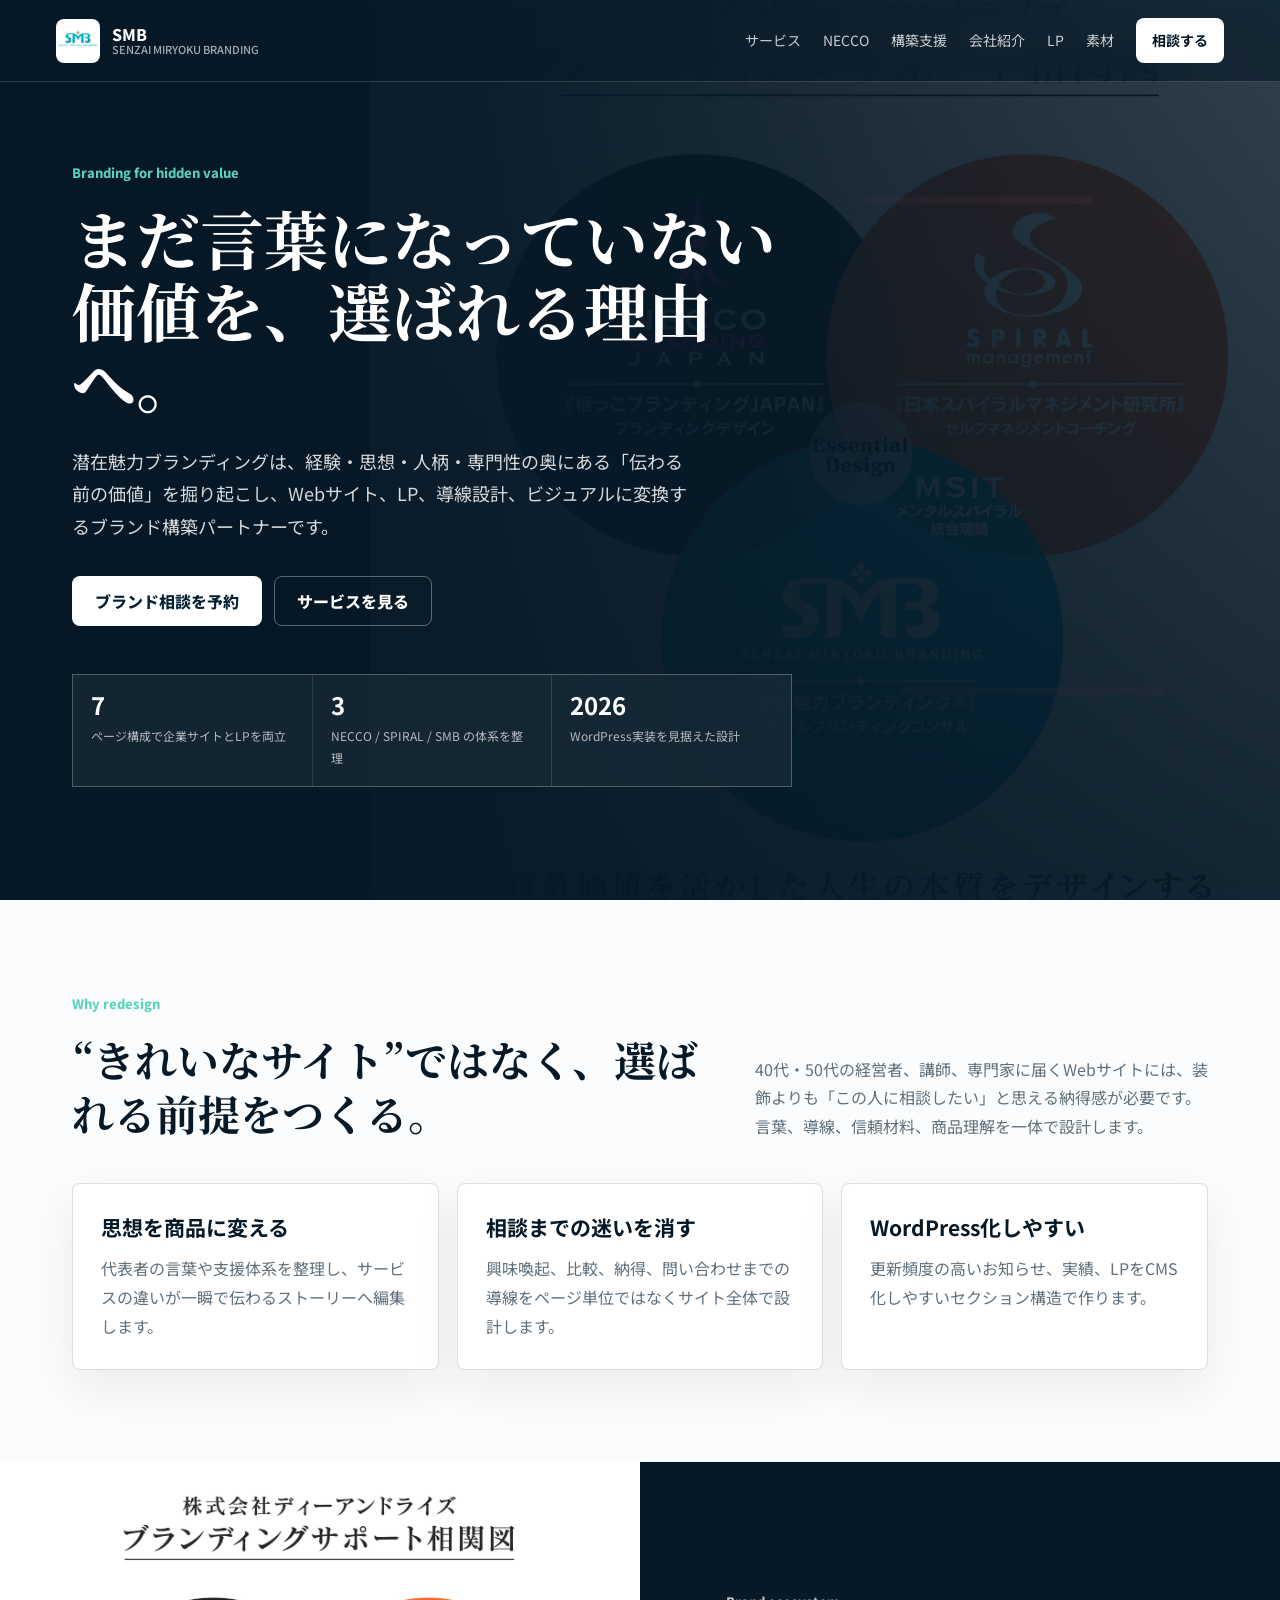
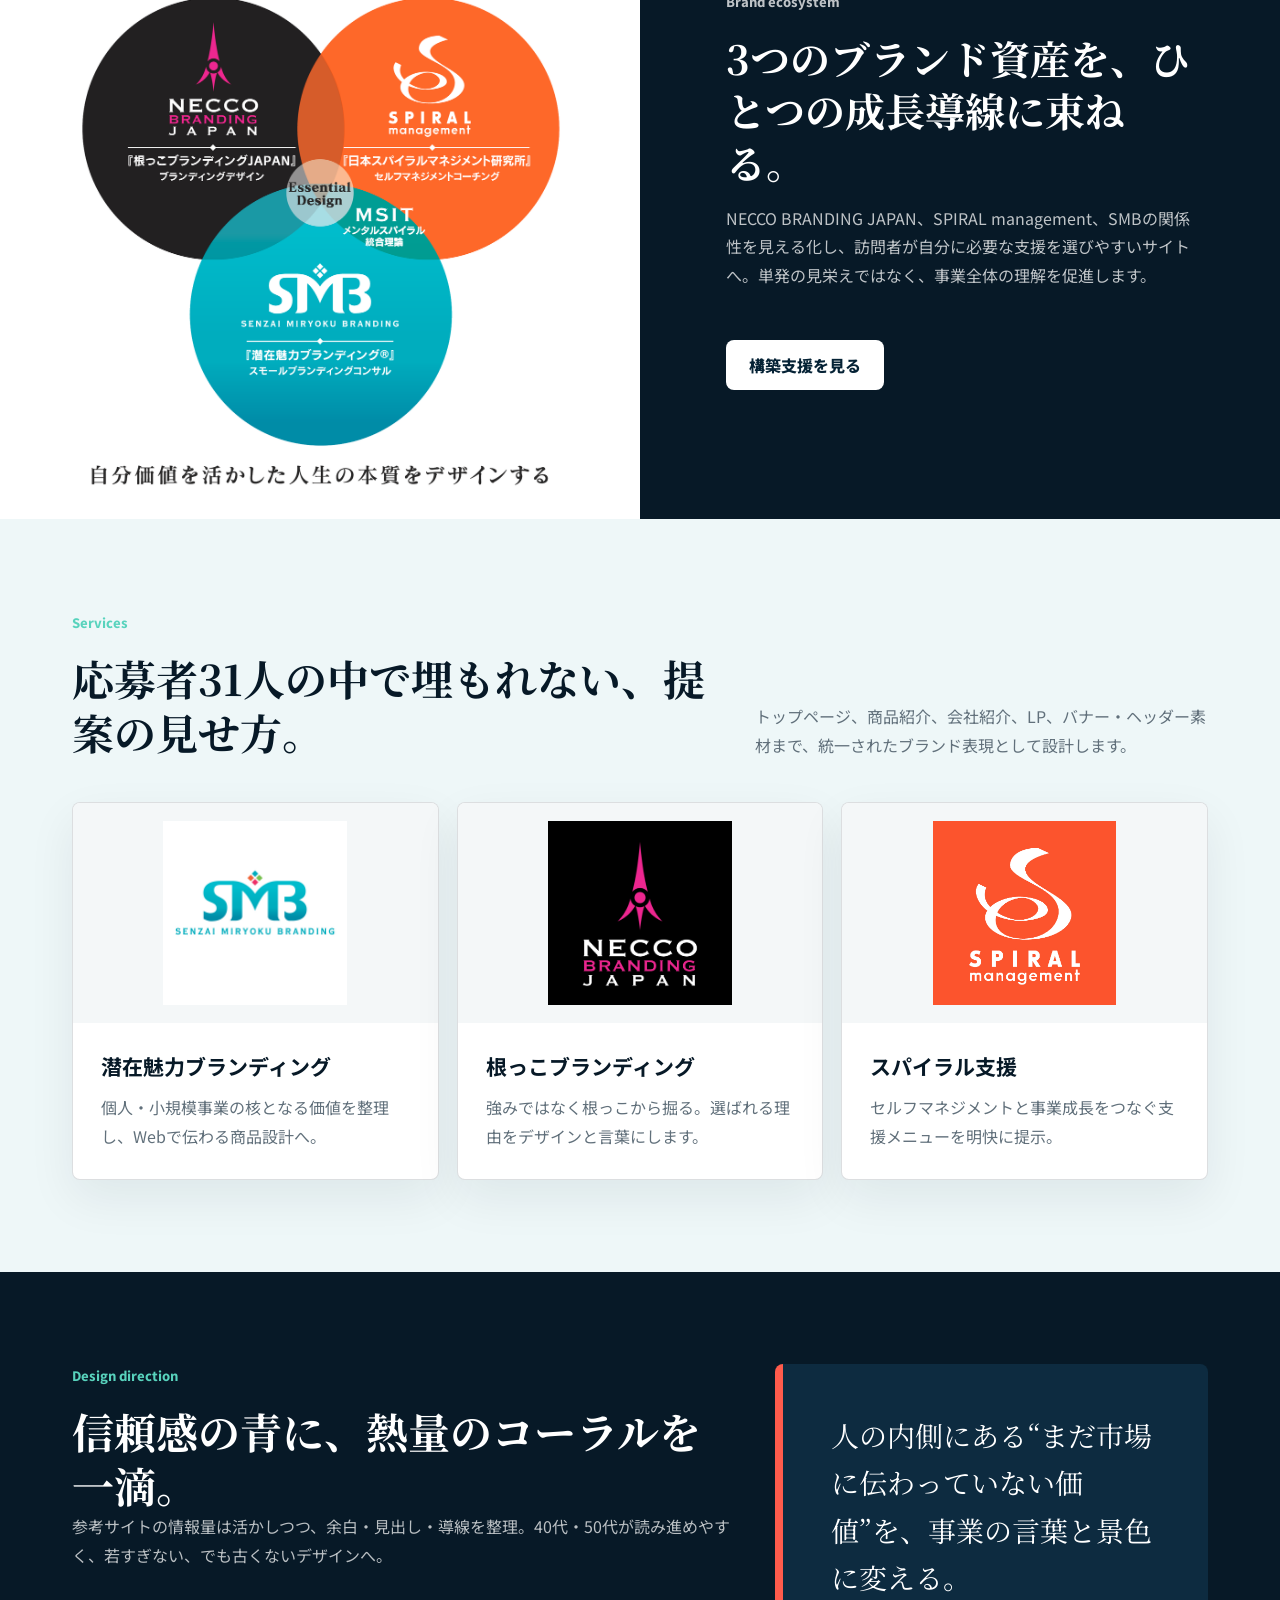
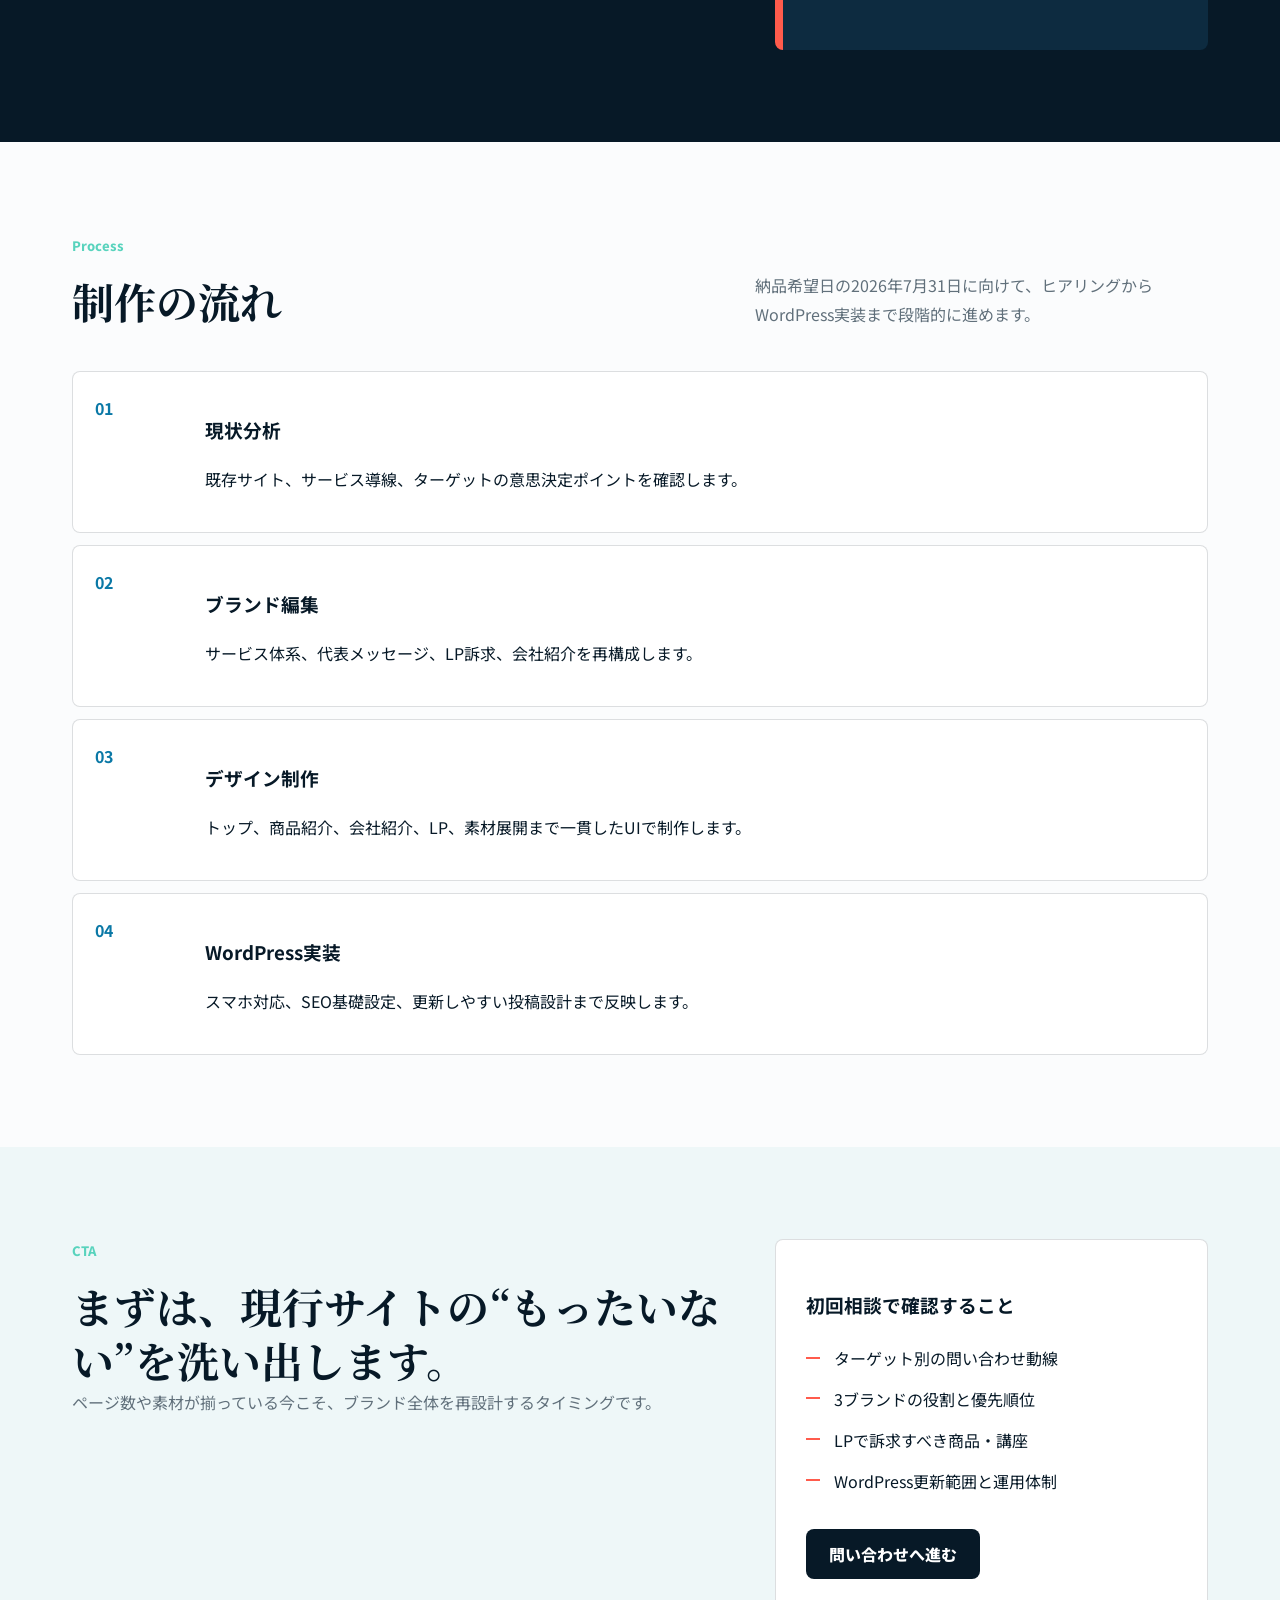
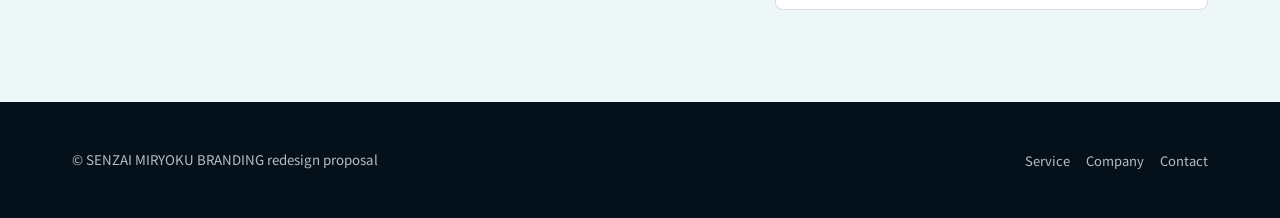
==== index.html @ bba4ee18 "Create premium branding redesign site" ====
<!doctype html>
<html lang="ja">
<head>
  <meta charset="utf-8">
  <meta name="viewport" content="width=device-width, initial-scale=1">
  <title>潜在魅力ブランディング | 企業の内側にある価値を、選ばれるブランドへ</title>
  <meta name="description" content="潜在魅力ブランディングのリニューアル提案サイト。企業・個人ブランドの本質を掘り起こし、Web、LP、導線、言葉、デザインに落とし込みます。">
  <link rel="preconnect" href="https://fonts.googleapis.com">
  <link rel="preconnect" href="https://fonts.gstatic.com" crossorigin>
  <link href="https://fonts.googleapis.com/css2?family=Noto+Sans+JP:wght@400;500;700;800&family=Noto+Serif+JP:wght@600;700&display=swap" rel="stylesheet">
  <link rel="stylesheet" href="assets/css/styles.css">
</head>
<body>
  <header class="site-header">
    <a class="brand" href="index.html" aria-label="潜在魅力ブランディング トップへ">
      <img src="assets/img/smb-logo.jpg" alt="">
      <span>SMB<small>SENZAI MIRYOKU BRANDING</small></span>
    </a>
    <button class="nav-toggle" type="button" aria-label="メニューを開く" aria-expanded="false"><span></span><span></span><span></span></button>
    <nav class="nav" aria-label="メインナビゲーション">
      <a href="service.html">サービス</a>
      <a href="necco-branding.html">NECCO</a>
      <a href="branding-support.html">構築支援</a>
      <a href="company.html">会社紹介</a>
      <a href="landing.html">LP</a>
      <a href="creative.html">素材</a>
      <a class="nav-cta" href="contact.html">相談する</a>
    </nav>
  </header>

  <main>
    <section class="hero">
      <div class="hero-inner">
        <p class="eyebrow">Branding for hidden value</p>
        <h1>まだ言葉になっていない価値を、選ばれる理由へ。</h1>
        <p class="hero-lead">潜在魅力ブランディングは、経験・思想・人柄・専門性の奥にある「伝わる前の価値」を掘り起こし、Webサイト、LP、導線設計、ビジュアルに変換するブランド構築パートナーです。</p>
        <div class="hero-actions">
          <a class="button primary" href="contact.html">ブランド相談を予約</a>
          <a class="button secondary" href="service.html">サービスを見る</a>
        </div>
        <div class="hero-metrics" aria-label="提案の重点">
          <div><strong>7</strong><span>ページ構成で企業サイトとLPを両立</span></div>
          <div><strong>3</strong><span>NECCO / SPIRAL / SMB の体系を整理</span></div>
          <div><strong>2026</strong><span>WordPress実装を見据えた設計</span></div>
        </div>
      </div>
    </section>

    <section class="section">
      <div class="section-inner">
        <div class="section-head">
          <div>
            <p class="eyebrow">Why redesign</p>
            <h2 class="section-title">“きれいなサイト”ではなく、選ばれる前提をつくる。</h2>
          </div>
          <p class="section-copy">40代・50代の経営者、講師、専門家に届くWebサイトには、装飾よりも「この人に相談したい」と思える納得感が必要です。言葉、導線、信頼材料、商品理解を一体で設計します。</p>
        </div>
        <div class="grid cols-3">
          <article class="card"><div class="card-body"><h3>思想を商品に変える</h3><p>代表者の言葉や支援体系を整理し、サービスの違いが一瞬で伝わるストーリーへ編集します。</p></div></article>
          <article class="card"><div class="card-body"><h3>相談までの迷いを消す</h3><p>興味喚起、比較、納得、問い合わせまでの導線をページ単位ではなくサイト全体で設計します。</p></div></article>
          <article class="card"><div class="card-body"><h3>WordPress化しやすい</h3><p>更新頻度の高いお知らせ、実績、LPをCMS化しやすいセクション構造で作ります。</p></div></article>
        </div>
      </div>
    </section>

    <section class="feature-band">
      <div class="feature-media">
        <img src="assets/img/branding-support.png" alt="ブランディングサポート相関図">
      </div>
      <div class="feature-copy">
        <p class="eyebrow">Brand ecosystem</p>
        <h2>3つのブランド資産を、ひとつの成長導線に束ねる。</h2>
        <p>NECCO BRANDING JAPAN、SPIRAL management、SMBの関係性を見える化し、訪問者が自分に必要な支援を選びやすいサイトへ。単発の見栄えではなく、事業全体の理解を促進します。</p>
        <div class="section-actions">
          <a class="button primary" href="branding-support.html">構築支援を見る</a>
        </div>
      </div>
    </section>

    <section class="section soft">
      <div class="section-inner">
        <div class="section-head">
          <div>
            <p class="eyebrow">Services</p>
            <h2 class="section-title">応募者31人の中で埋もれない、提案の見せ方。</h2>
          </div>
          <p class="section-copy">トップページ、商品紹介、会社紹介、LP、バナー・ヘッダー素材まで、統一されたブランド表現として設計します。</p>
        </div>
        <div class="grid cols-3">
          <article class="card"><figure><img src="assets/img/smb-logo.jpg" alt="SMBロゴ"></figure><div class="card-body"><h3>潜在魅力ブランディング</h3><p>個人・小規模事業の核となる価値を整理し、Webで伝わる商品設計へ。</p></div></article>
          <article class="card"><figure><img src="assets/img/necco-logo.jpg" alt="NECCO BRANDING JAPANロゴ"></figure><div class="card-body"><h3>根っこブランディング</h3><p>強みではなく根っこから掘る。選ばれる理由をデザインと言葉にします。</p></div></article>
          <article class="card"><figure><img src="assets/img/spiral-logo.jpg" alt="SPIRAL managementロゴ"></figure><div class="card-body"><h3>スパイラル支援</h3><p>セルフマネジメントと事業成長をつなぐ支援メニューを明快に提示。</p></div></article>
        </div>
      </div>
    </section>

    <section class="section dark">
      <div class="section-inner split">
        <div>
          <p class="eyebrow">Design direction</p>
          <h2 class="section-title">信頼感の青に、熱量のコーラルを一滴。</h2>
          <p class="section-copy">参考サイトの情報量は活かしつつ、余白・見出し・導線を整理。40代・50代が読み進めやすく、若すぎない、でも古くないデザインへ。</p>
        </div>
        <div class="quote">人の内側にある“まだ市場に伝わっていない価値”を、事業の言葉と景色に変える。</div>
      </div>
    </section>

    <section class="section">
      <div class="section-inner">
        <div class="section-head">
          <div>
            <p class="eyebrow">Process</p>
            <h2 class="section-title">制作の流れ</h2>
          </div>
          <p class="section-copy">納品希望日の2026年7月31日に向けて、ヒアリングからWordPress実装まで段階的に進めます。</p>
        </div>
        <div class="timeline">
          <div class="timeline-item"><strong>01</strong><div><h3>現状分析</h3><p>既存サイト、サービス導線、ターゲットの意思決定ポイントを確認します。</p></div></div>
          <div class="timeline-item"><strong>02</strong><div><h3>ブランド編集</h3><p>サービス体系、代表メッセージ、LP訴求、会社紹介を再構成します。</p></div></div>
          <div class="timeline-item"><strong>03</strong><div><h3>デザイン制作</h3><p>トップ、商品紹介、会社紹介、LP、素材展開まで一貫したUIで制作します。</p></div></div>
          <div class="timeline-item"><strong>04</strong><div><h3>WordPress実装</h3><p>スマホ対応、SEO基礎設定、更新しやすい投稿設計まで反映します。</p></div></div>
        </div>
      </div>
    </section>

    <section class="section soft">
      <div class="section-inner split">
        <div>
          <p class="eyebrow">CTA</p>
          <h2 class="section-title">まずは、現行サイトの“もったいない”を洗い出します。</h2>
          <p class="section-copy">ページ数や素材が揃っている今こそ、ブランド全体を再設計するタイミングです。</p>
        </div>
        <div class="panel">
          <h3>初回相談で確認すること</h3>
          <ul class="check-list">
            <li>ターゲット別の問い合わせ動線</li>
            <li>3ブランドの役割と優先順位</li>
            <li>LPで訴求すべき商品・講座</li>
            <li>WordPress更新範囲と運用体制</li>
          </ul>
          <div class="section-actions">
            <a class="button dark" href="contact.html">問い合わせへ進む</a>
          </div>
        </div>
      </div>
    </section>
  </main>

  <footer class="footer">
    <div class="footer-inner">
      <small>© SENZAI MIRYOKU BRANDING redesign proposal</small>
      <nav aria-label="フッターナビゲーション">
        <a href="service.html">Service</a>
        <a href="company.html">Company</a>
        <a href="contact.html">Contact</a>
      </nav>
    </div>
  </footer>
  <script src="assets/js/main.js"></script>
</body>
</html>
---- assets/css/styles.css ----
:root {
  --ink: #071927;
  --ink-2: #0d2b40;
  --blue: #0a78a6;
  --cyan: #12b8c6;
  --mint: #58d3bd;
  --coral: #ff5b4c;
  --cream: #f7f2e8;
  --paper: #fbfcfd;
  --line: rgba(7, 25, 39, 0.14);
  --line-dark: rgba(255, 255, 255, 0.16);
  --muted: #61707b;
  --max: 1180px;
  --shadow: 0 24px 70px rgba(7, 25, 39, 0.16);
}

* {
  box-sizing: border-box;
}

html {
  scroll-behavior: smooth;
}

body {
  margin: 0;
  color: var(--ink);
  background: var(--paper);
  font-family: "Noto Sans JP", system-ui, -apple-system, BlinkMacSystemFont, "Segoe UI", sans-serif;
  line-height: 1.8;
  overflow-x: hidden;
}

img {
  display: block;
  max-width: 100%;
}

a {
  color: inherit;
  text-decoration: none;
}

.site-header {
  position: fixed;
  inset: 0 0 auto;
  z-index: 20;
  display: flex;
  align-items: center;
  justify-content: space-between;
  gap: 24px;
  padding: 18px clamp(18px, 5vw, 56px);
  color: #fff;
  background: rgba(7, 25, 39, 0.62);
  border-bottom: 1px solid var(--line-dark);
  backdrop-filter: blur(16px);
}

.brand {
  display: flex;
  align-items: center;
  gap: 12px;
  font-weight: 800;
  line-height: 1.1;
}

.brand img {
  width: 44px;
  height: 44px;
  border-radius: 8px;
  object-fit: cover;
  background: #fff;
}

.brand small {
  display: block;
  color: rgba(255, 255, 255, 0.64);
  font-size: 11px;
  font-weight: 500;
}

.nav-toggle {
  display: none;
  width: 42px;
  height: 42px;
  border: 1px solid var(--line-dark);
  color: #fff;
  background: transparent;
}

.nav-toggle span {
  display: block;
  width: 18px;
  height: 1px;
  margin: 5px auto;
  background: currentColor;
}

.nav {
  display: flex;
  align-items: center;
  gap: 22px;
  color: rgba(255, 255, 255, 0.78);
  font-size: 14px;
}

.nav a:hover,
.nav a[aria-current="page"] {
  color: #fff;
}

.nav-cta {
  padding: 10px 16px;
  color: #061826;
  background: #fff;
  border-radius: 8px;
  font-weight: 700;
}

.hero {
  min-height: 100svh;
  position: relative;
  display: flex;
  align-items: center;
  color: #fff;
  background: var(--ink) url("../img/hero-brand-system.png") center / cover no-repeat;
  padding: 120px clamp(20px, 6vw, 72px) 72px;
}

.hero::before {
  content: "";
  position: absolute;
  inset: 0;
  background:
    linear-gradient(90deg, rgba(6, 24, 38, 0.96) 0%, rgba(6, 24, 38, 0.86) 38%, rgba(6, 24, 38, 0.18) 100%),
    linear-gradient(180deg, rgba(6, 24, 38, 0.25), rgba(6, 24, 38, 0.76));
}

.hero-inner {
  position: relative;
  width: min(760px, 100%);
}

.eyebrow {
  color: var(--mint);
  font-size: 13px;
  font-weight: 800;
  margin: 0 0 18px;
}

.hero h1,
.page-hero h1 {
  margin: 0;
  font-family: "Noto Serif JP", serif;
  font-size: 64px;
  line-height: 1.12;
  font-weight: 700;
}

.hero-lead {
  max-width: 620px;
  margin: 28px 0 0;
  color: rgba(255, 255, 255, 0.84);
  font-size: 18px;
}

.hero-actions,
.section-actions {
  display: flex;
  flex-wrap: wrap;
  gap: 12px;
  margin-top: 34px;
}

.button {
  display: inline-flex;
  align-items: center;
  justify-content: center;
  min-height: 50px;
  padding: 0 22px;
  border-radius: 8px;
  font-weight: 800;
  border: 1px solid transparent;
}

.button.primary {
  color: #052235;
  background: #fff;
}

.button.secondary {
  color: #fff;
  border-color: rgba(255, 255, 255, 0.34);
}

.button.dark {
  color: #fff;
  background: var(--ink);
}

.hero-metrics {
  display: grid;
  grid-template-columns: repeat(3, 1fr);
  gap: 1px;
  max-width: 720px;
  margin-top: 48px;
  background: var(--line-dark);
  border: 1px solid var(--line-dark);
}

.hero-metrics div {
  min-height: 92px;
  padding: 18px;
  background: rgba(6, 24, 38, 0.64);
}

.hero-metrics strong {
  display: block;
  font-size: 24px;
  line-height: 1;
}

.hero-metrics span {
  display: block;
  margin-top: 8px;
  color: rgba(255, 255, 255, 0.68);
  font-size: 12px;
}

main {
  background: var(--paper);
}

.section {
  padding: 92px clamp(20px, 6vw, 72px);
}

.section.dark {
  color: #fff;
  background: var(--ink);
}

.section.soft {
  background: #eef7f8;
}

.section-inner {
  max-width: var(--max);
  margin: 0 auto;
}

.section-head {
  display: grid;
  grid-template-columns: minmax(0, 0.82fr) minmax(280px, 0.58fr);
  gap: 42px;
  align-items: end;
  margin-bottom: 42px;
}

.section-title {
  margin: 0;
  font-family: "Noto Serif JP", serif;
  font-size: 42px;
  line-height: 1.28;
}

.section-copy {
  margin: 0;
  color: var(--muted);
}

.dark .section-copy {
  color: rgba(255, 255, 255, 0.72);
}

.grid {
  display: grid;
  gap: 18px;
}

.grid.cols-3 {
  grid-template-columns: repeat(3, 1fr);
}

.grid.cols-2 {
  grid-template-columns: repeat(2, 1fr);
}

.card {
  border: 1px solid var(--line);
  border-radius: 8px;
  background: #fff;
  box-shadow: 0 18px 48px rgba(7, 25, 39, 0.07);
  overflow: hidden;
}

.card.dark-card {
  color: #fff;
  background: rgba(255, 255, 255, 0.06);
  border-color: var(--line-dark);
  box-shadow: none;
}

.card-body {
  padding: 28px;
}

.card h3 {
  margin: 0 0 12px;
  font-size: 21px;
  line-height: 1.45;
}

.card p {
  margin: 0;
  color: var(--muted);
}

.dark-card p {
  color: rgba(255, 255, 255, 0.72);
}

.card figure {
  margin: 0;
  height: 220px;
  background: #f4f7f8;
}

.card figure img {
  width: 100%;
  height: 100%;
  object-fit: contain;
  padding: 18px;
}

.feature-band {
  display: grid;
  grid-template-columns: 1fr 1fr;
  min-height: 520px;
  background: var(--ink);
  color: #fff;
}

.feature-media {
  min-height: 520px;
  background: #fff;
}

.feature-media img {
  width: 100%;
  height: 100%;
  object-fit: contain;
}

.feature-copy {
  display: flex;
  flex-direction: column;
  justify-content: center;
  padding: clamp(42px, 7vw, 86px);
}

.feature-copy h2 {
  margin: 0;
  font-family: "Noto Serif JP", serif;
  font-size: 40px;
  line-height: 1.3;
}

.feature-copy p {
  color: rgba(255, 255, 255, 0.74);
}

.timeline {
  display: grid;
  gap: 12px;
}

.timeline-item {
  display: grid;
  grid-template-columns: 92px 1fr;
  gap: 18px;
  align-items: start;
  padding: 22px;
  border: 1px solid var(--line);
  border-radius: 8px;
  background: #fff;
}

.timeline-item strong {
  color: var(--blue);
}

.quote {
  padding: 48px;
  color: #fff;
  background: var(--ink-2);
  border-left: 8px solid var(--coral);
  border-radius: 8px;
  font-family: "Noto Serif JP", serif;
  font-size: 28px;
  line-height: 1.7;
}

.page-hero {
  padding: 150px clamp(20px, 6vw, 72px) 78px;
  color: #fff;
  background: var(--ink);
  border-bottom: 1px solid var(--line-dark);
}

.page-hero .section-inner {
  max-width: 960px;
  margin: 0;
}

.page-hero p {
  max-width: 760px;
  color: rgba(255, 255, 255, 0.76);
  font-size: 18px;
}

.logo-row {
  display: grid;
  grid-template-columns: repeat(4, 1fr);
  gap: 14px;
}

.logo-tile {
  display: flex;
  align-items: center;
  justify-content: center;
  min-height: 150px;
  padding: 18px;
  background: #fff;
  border: 1px solid var(--line);
  border-radius: 8px;
}

.logo-tile img {
  max-height: 108px;
  object-fit: contain;
}

.split {
  display: grid;
  grid-template-columns: minmax(0, 0.85fr) minmax(320px, 0.55fr);
  gap: 34px;
  align-items: start;
}

.panel {
  padding: 30px;
  border: 1px solid var(--line);
  border-radius: 8px;
  background: #fff;
}

.check-list {
  display: grid;
  gap: 12px;
  margin: 22px 0 0;
  padding: 0;
  list-style: none;
}

.check-list li {
  padding-left: 28px;
  position: relative;
}

.check-list li::before {
  content: "";
  position: absolute;
  top: 0.78em;
  left: 0;
  width: 14px;
  height: 2px;
  background: var(--coral);
}

.footer {
  padding: 46px clamp(20px, 6vw, 72px);
  color: rgba(255, 255, 255, 0.72);
  background: #04111b;
}

.footer-inner {
  max-width: var(--max);
  margin: 0 auto;
  display: flex;
  align-items: center;
  justify-content: space-between;
  gap: 18px;
}

.footer nav {
  display: flex;
  flex-wrap: wrap;
  gap: 16px;
  font-size: 13px;
}

@media (max-width: 920px) {
  .nav-toggle {
    display: block;
  }

  .nav {
    position: fixed;
    inset: 80px 16px auto;
    display: none;
    flex-direction: column;
    align-items: stretch;
    padding: 18px;
    background: rgba(7, 25, 39, 0.96);
    border: 1px solid var(--line-dark);
    border-radius: 8px;
  }

  .nav.is-open {
    display: flex;
  }

  .hero {
    min-height: auto;
    padding-top: 126px;
  }

  .hero h1,
  .page-hero h1 {
    font-size: 42px;
  }

  .hero-metrics,
  .section-head,
  .grid.cols-3,
  .grid.cols-2,
  .feature-band,
  .split,
  .logo-row {
    grid-template-columns: 1fr;
  }

  .feature-media,
  .feature-band {
    min-height: auto;
  }

  .feature-media {
    padding: 20px;
  }
}

@media (max-width: 560px) {
  .site-header {
    padding: 14px 16px;
  }

  .brand small {
    display: none;
  }

  .hero {
    padding-inline: 18px;
  }

  .section {
    padding: 68px 18px;
  }

  .section-title,
  .feature-copy h2 {
    font-size: 31px;
  }

  .hero-metrics {
    grid-template-columns: 1fr;
  }

  .quote {
    padding: 28px;
    font-size: 22px;
  }
}
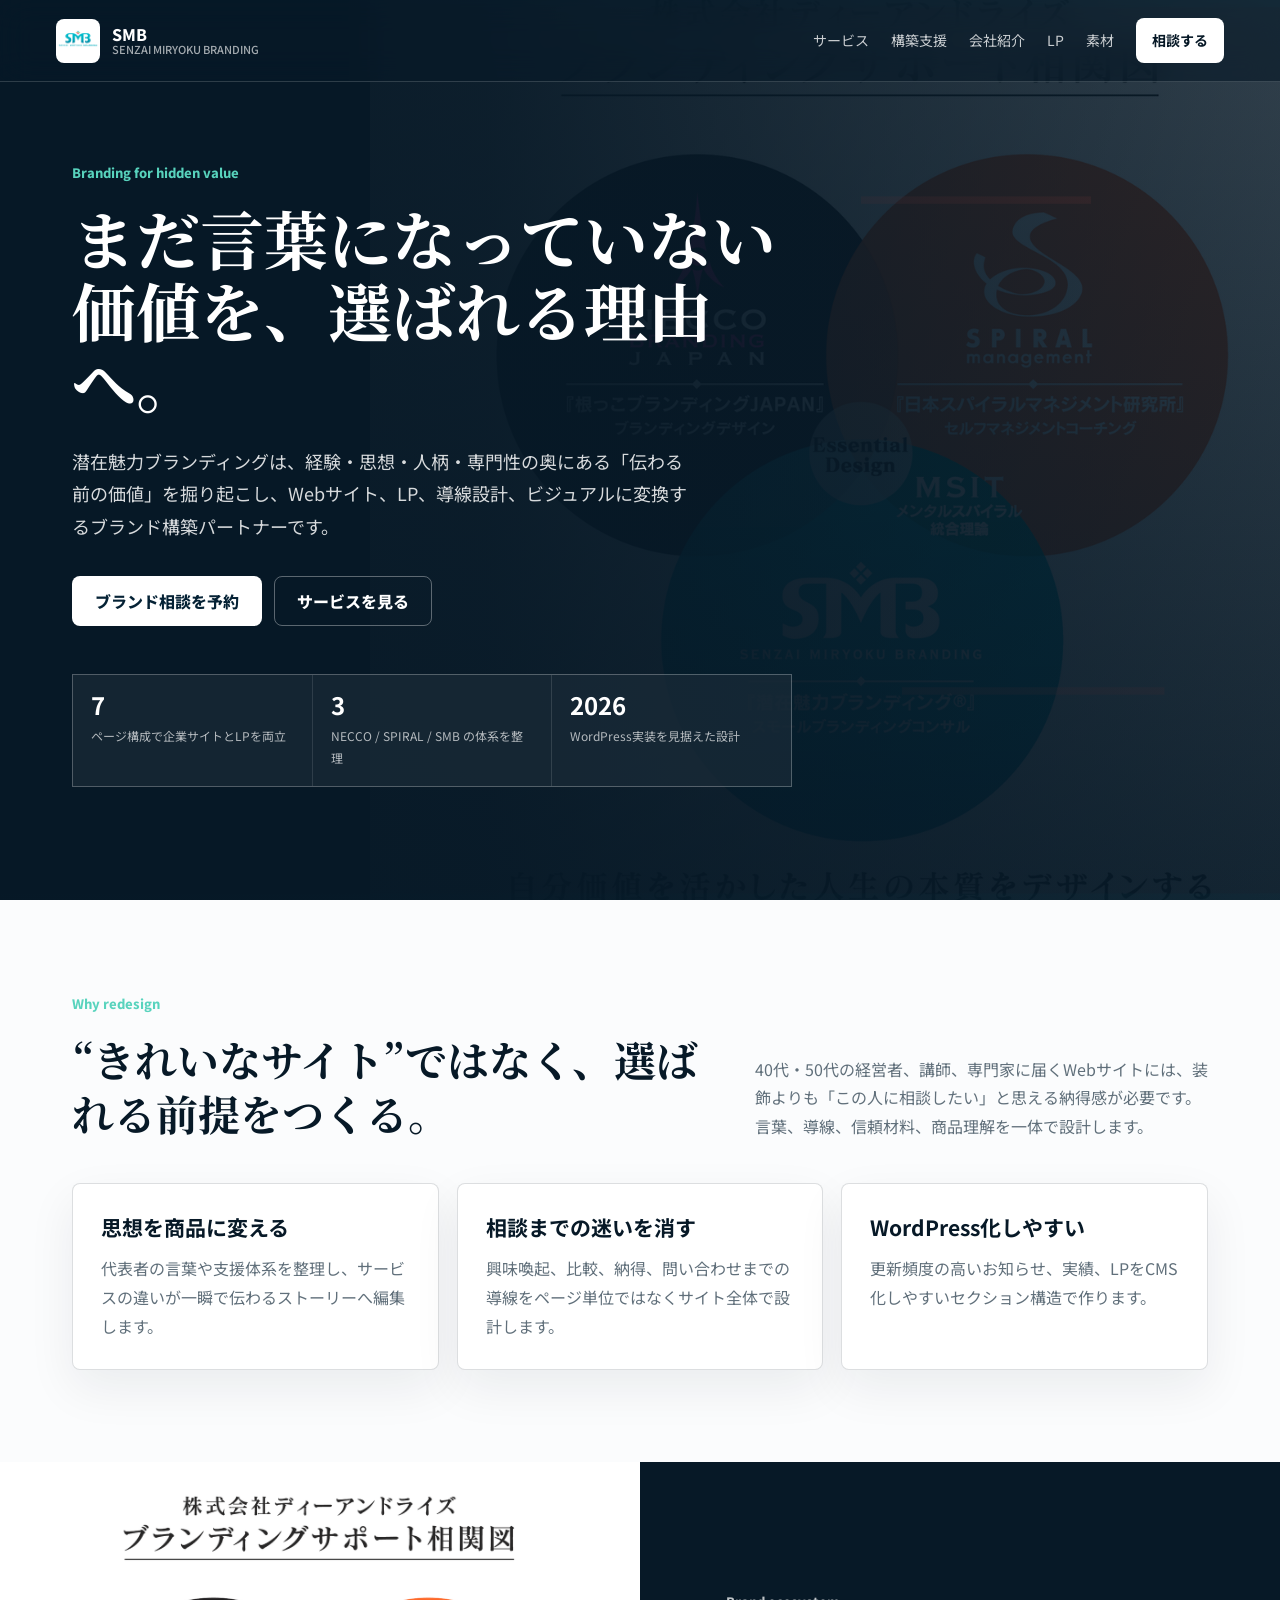
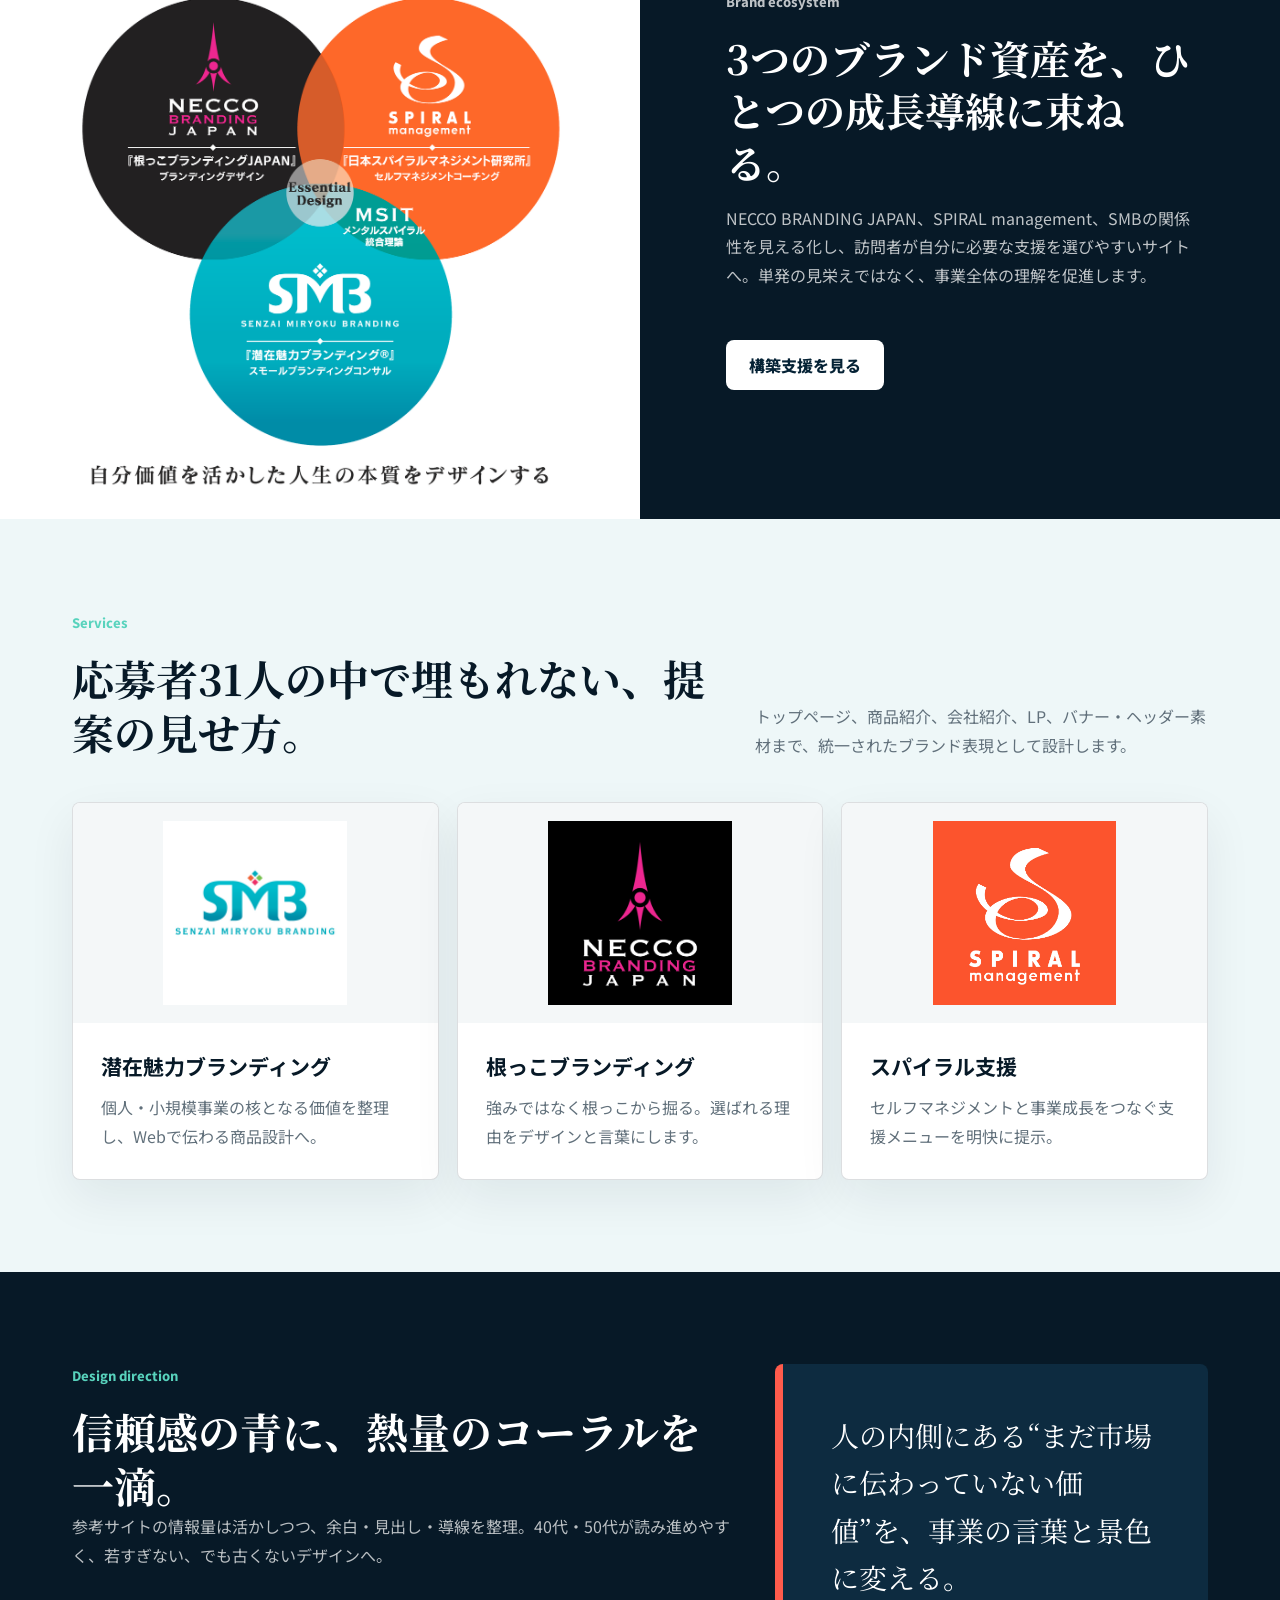
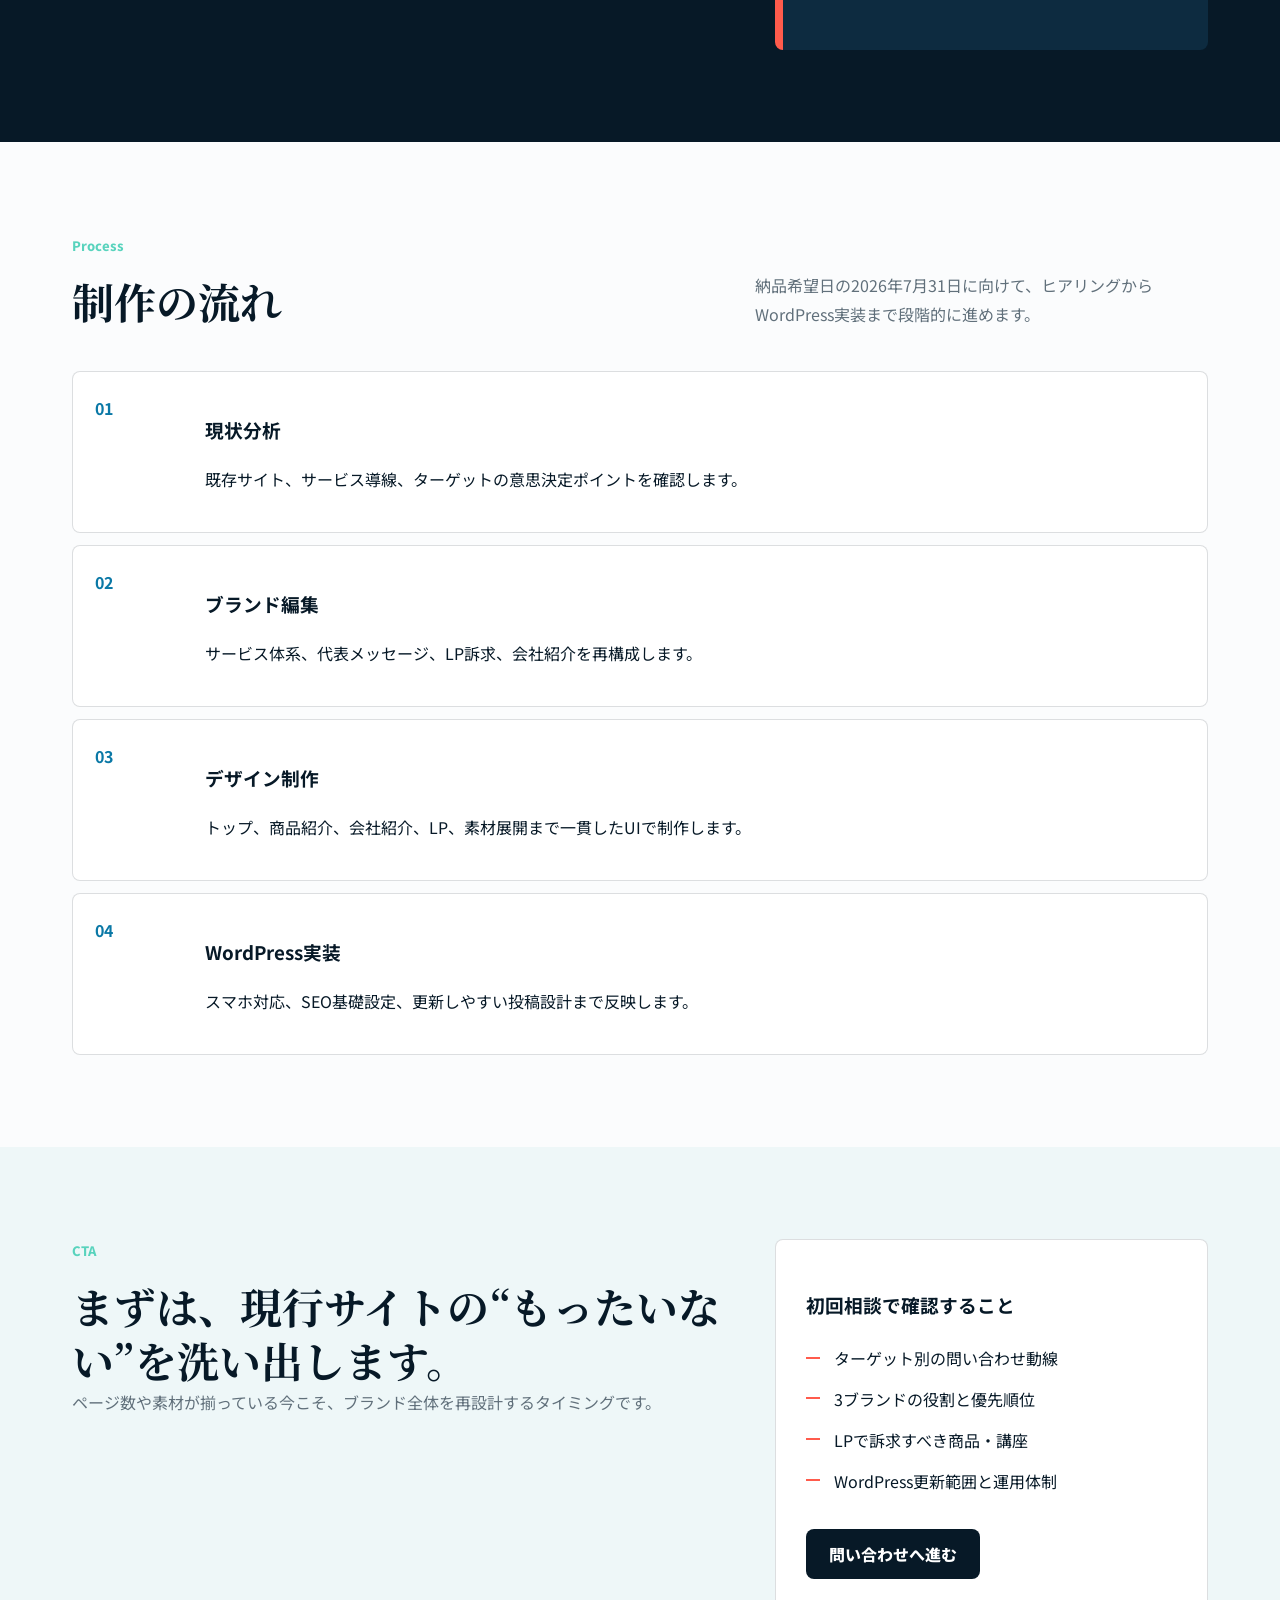
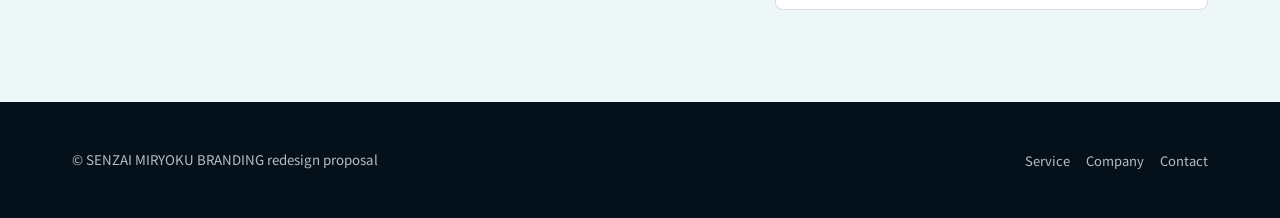
==== commit 229e9531: "Align site to seven page scope" ====
--- a/index.html
+++ b/index.html
@@ -19,7 +19,7 @@
     <button class="nav-toggle" type="button" aria-label="メニューを開く" aria-expanded="false"><span></span><span></span><span></span></button>
     <nav class="nav" aria-label="メインナビゲーション">
       <a href="service.html">サービス</a>
-      <a href="necco-branding.html">NECCO</a>
+      
       <a href="branding-support.html">構築支援</a>
       <a href="company.html">会社紹介</a>
       <a href="landing.html">LP</a>
